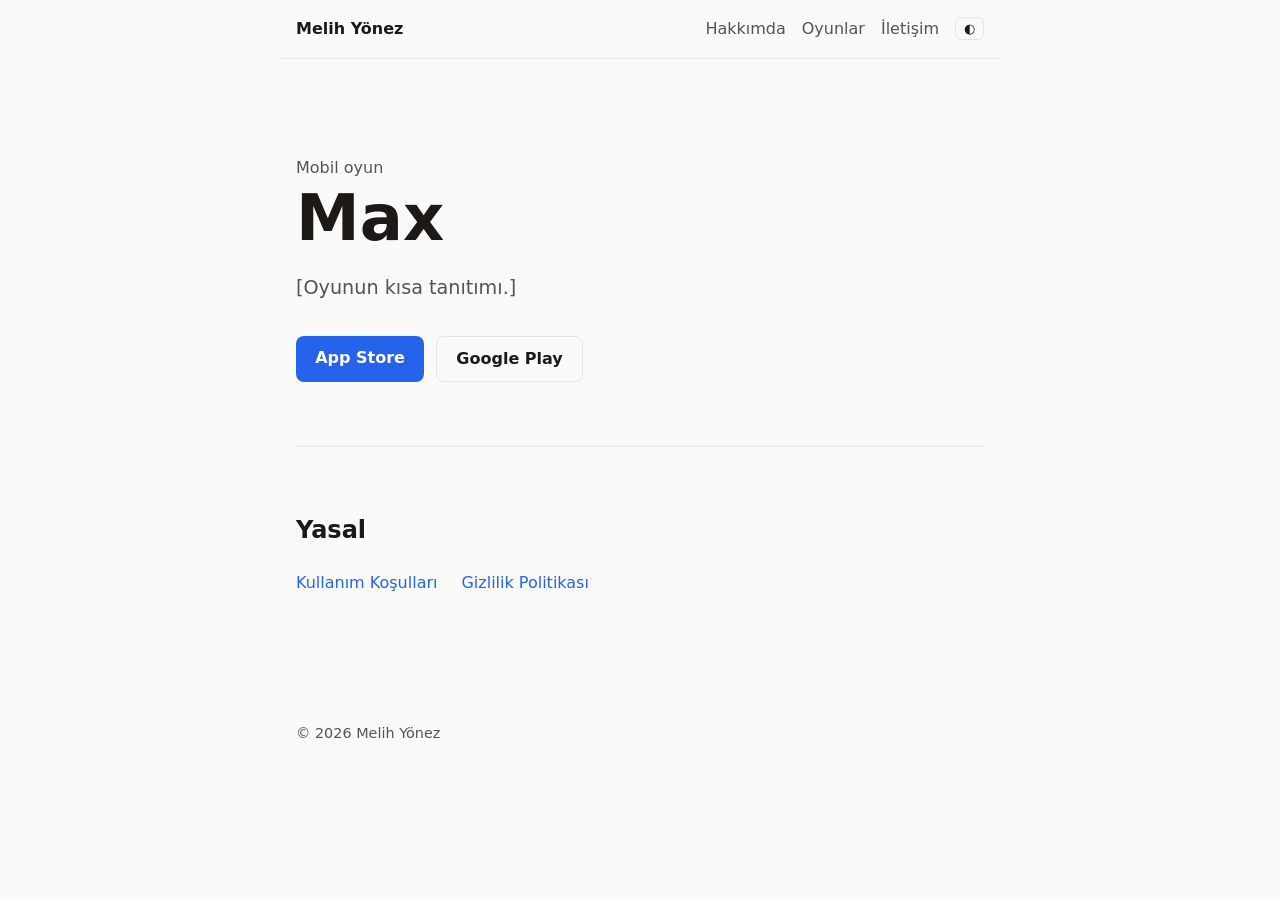
==== games/max/index.html @ 18858fbe "Kişisel web sitesinin ilk sürümü Co-Authored-By: Claude Opus 5.5 (1M context) <noreply@anthropic.com" ====
<!doctype html>
<html lang="tr">
<head>
  <meta charset="utf-8">
  <meta name="viewport" content="width=device-width, initial-scale=1">
  <title>Max · Melih Yönez</title>
  <meta name="description" content="Max, mobil oyun">
  <link rel="stylesheet" href="/assets/style.css">
</head>
<body>
  <header class="site-header">
    <a class="logo" href="/">Melih Yönez</a>
    <nav>
      <a href="/#hakkimda">Hakkımda</a>
      <a href="/#oyunlar">Oyunlar</a>
      <a href="/#iletisim">İletişim</a>
      <button id="theme-toggle" aria-label="Temayı değiştir">◐</button>
    </nav>
  </header>

  <main>
    <section class="hero">
      <p class="eyebrow">Mobil oyun</p>
      <h1>Max</h1>
      <p class="lead">[Oyunun kısa tanıtımı.]</p>
      <div class="actions">
        <!-- Mağaza linkleri hazır olunca doldur -->
        <a class="btn" href="#">App Store</a>
        <a class="btn btn-ghost" href="#">Google Play</a>
      </div>
    </section>

    <section>
      <h2>Yasal</h2>
      <ul class="links">
        <li><a href="/games/max/terms/">Kullanım Koşulları</a></li>
        <li><a href="/games/max/privacy/">Gizlilik Politikası</a></li>
      </ul>
    </section>
  </main>

  <footer class="site-footer">
    <p>© <span id="year"></span> Melih Yönez</p>
  </footer>

  <script src="/assets/main.js"></script>
</body>
</html>
---- assets/style.css ----
:root {
  --bg: #fafaf9;
  --text: #1c1917;
  --muted: #57534e;
  --accent: #2563eb;
  --border: #e7e5e4;
  --card: #ffffff;
  --max: 720px;
}

@media (prefers-color-scheme: dark) {
  :root:not([data-theme="light"]) {
    --bg: #0c0a09;
    --text: #f5f5f4;
    --muted: #a8a29e;
    --accent: #60a5fa;
    --border: #292524;
    --card: #1c1917;
  }
}

:root[data-theme="dark"] {
  --bg: #0c0a09;
  --text: #f5f5f4;
  --muted: #a8a29e;
  --accent: #60a5fa;
  --border: #292524;
  --card: #1c1917;
}

* { box-sizing: border-box; }

html { scroll-behavior: smooth; }

body {
  margin: 0;
  background: var(--bg);
  color: var(--text);
  font-family: system-ui, -apple-system, "Segoe UI", Roboto, sans-serif;
  line-height: 1.6;
}

a { color: var(--accent); text-decoration: none; }
a:hover { text-decoration: underline; }

.site-header {
  position: sticky;
  top: 0;
  display: flex;
  justify-content: space-between;
  align-items: center;
  max-width: var(--max);
  margin: 0 auto;
  padding: 1rem;
  background: var(--bg);
  border-bottom: 1px solid var(--border);
}

.logo { font-weight: 700; color: var(--text); }

nav { display: flex; gap: 1rem; align-items: center; }
nav a { color: var(--muted); }

#theme-toggle {
  background: none;
  border: 1px solid var(--border);
  color: var(--text);
  border-radius: 6px;
  padding: 0.2rem 0.5rem;
  cursor: pointer;
}

main { max-width: var(--max); margin: 0 auto; padding: 0 1rem; }

section { padding: 4rem 0; border-bottom: 1px solid var(--border); }
section:last-child { border-bottom: none; }

.hero { padding: 6rem 0 4rem; }
.eyebrow { color: var(--muted); margin: 0; }
h1 { font-size: clamp(2.5rem, 8vw, 4rem); margin: 0.2rem 0 1rem; line-height: 1.1; }
h2 { font-size: 1.5rem; margin-top: 0; }
.lead { font-size: 1.2rem; color: var(--muted); }

.actions { display: flex; gap: 0.75rem; flex-wrap: wrap; margin-top: 2rem; }
.btn {
  display: inline-block;
  padding: 0.6rem 1.2rem;
  border-radius: 8px;
  background: var(--accent);
  color: #fff;
  font-weight: 600;
}
.btn:hover { text-decoration: none; opacity: 0.9; }
.btn-ghost { background: transparent; color: var(--text); border: 1px solid var(--border); }

.tags, .links { list-style: none; padding: 0; display: flex; flex-wrap: wrap; gap: 0.5rem; }
.tags li {
  padding: 0.25rem 0.75rem;
  border: 1px solid var(--border);
  border-radius: 999px;
  font-size: 0.9rem;
  color: var(--muted);
}
.links { gap: 1.5rem; }

.grid { display: grid; grid-template-columns: repeat(auto-fill, minmax(220px, 1fr)); gap: 1rem; }
.card {
  background: var(--card);
  border: 1px solid var(--border);
  border-radius: 12px;
  padding: 1.25rem;
}
.card h3 { margin-top: 0; }

.site-footer {
  max-width: var(--max);
  margin: 0 auto;
  padding: 2rem 1rem;
  color: var(--muted);
  font-size: 0.9rem;
}

.legal { padding: 4rem 0; }
.legal h1 { font-size: 2.25rem; }
.legal h2 { margin-top: 2rem; }
.muted { color: var(--muted); }
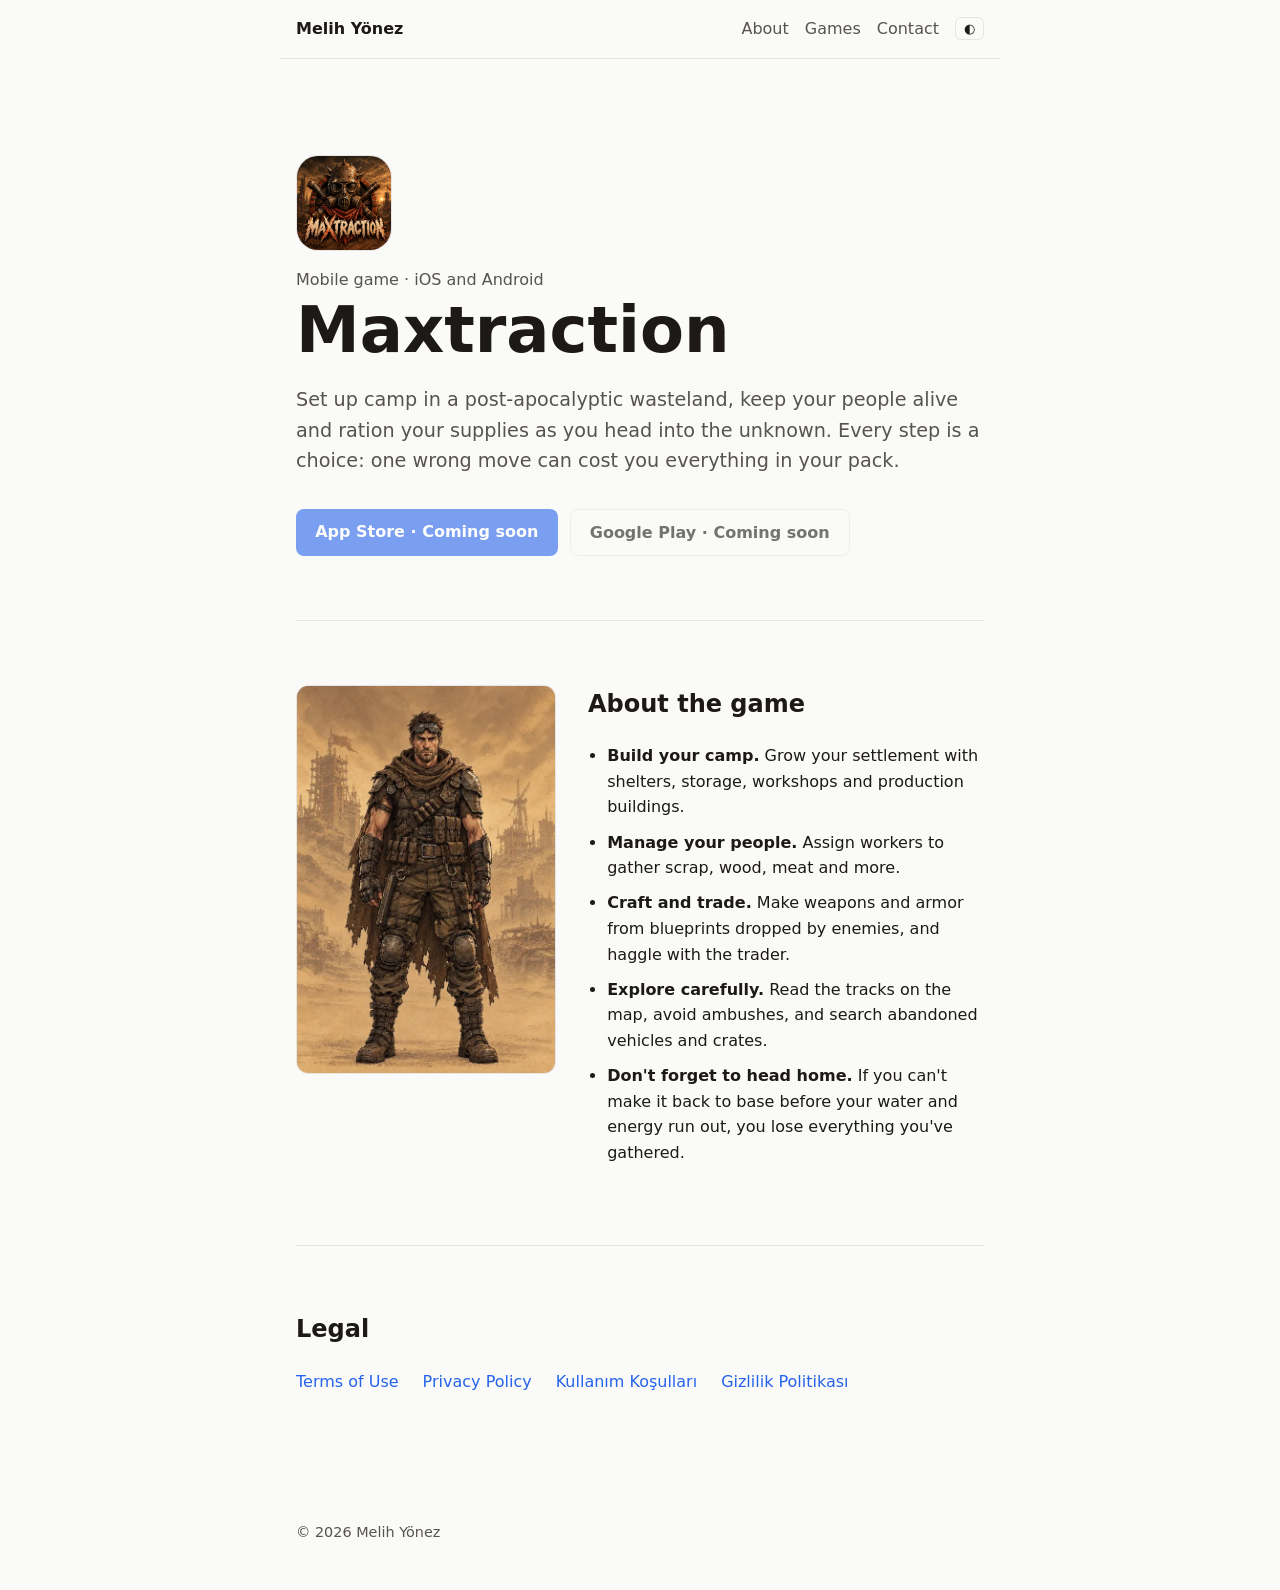
==== commit 3c4780d8: "Siteyi İngilizceye çevir, Maxtraction içeriğini ekle - Ana sayfa ve oyun sayfası İngilizce; bölüm li" ====
--- a/games/max/index.html
+++ b/games/max/index.html
@@ -1,40 +1,57 @@
 <!doctype html>
-<html lang="tr">
+<html lang="en">
 <head>
   <meta charset="utf-8">
   <meta name="viewport" content="width=device-width, initial-scale=1">
-  <title>Max · Melih Yönez</title>
-  <meta name="description" content="Max, mobil oyun">
+  <title>Maxtraction · Melih Yönez</title>
+  <meta name="description" content="Maxtraction: a mobile survival game set in a post-apocalyptic wasteland">
   <link rel="stylesheet" href="/assets/style.css">
 </head>
 <body>
   <header class="site-header">
     <a class="logo" href="/">Melih Yönez</a>
     <nav>
-      <a href="/#hakkimda">Hakkımda</a>
-      <a href="/#oyunlar">Oyunlar</a>
-      <a href="/#iletisim">İletişim</a>
-      <button id="theme-toggle" aria-label="Temayı değiştir">◐</button>
+      <a href="/#about">About</a>
+      <a href="/#games">Games</a>
+      <a href="/#contact">Contact</a>
+      <button id="theme-toggle" aria-label="Toggle theme">◐</button>
     </nav>
   </header>
 
   <main>
     <section class="hero">
-      <p class="eyebrow">Mobil oyun</p>
-      <h1>Max</h1>
-      <p class="lead">[Oyunun kısa tanıtımı.]</p>
+      <img class="game-icon game-icon-lg" src="/assets/games/max/icon.png" alt="Maxtraction icon" width="96" height="96">
+      <p class="eyebrow">Mobile game · iOS and Android</p>
+      <h1>Maxtraction</h1>
+      <p class="lead">Set up camp in a post-apocalyptic wasteland, keep your people alive and ration your supplies as you head into the unknown. Every step is a choice: one wrong move can cost you everything in your pack.</p>
       <div class="actions">
-        <!-- Mağaza linkleri hazır olunca doldur -->
-        <a class="btn" href="#">App Store</a>
-        <a class="btn btn-ghost" href="#">Google Play</a>
+        <!-- Mağaza linkleri hazır olunca span'leri <a class="btn" href="..."> ile değiştir -->
+        <span class="btn btn-soon" aria-disabled="true">App Store · Coming soon</span>
+        <span class="btn btn-ghost btn-soon" aria-disabled="true">Google Play · Coming soon</span>
+      </div>
+    </section>
+
+    <section class="game-about">
+      <img class="game-art" src="/assets/games/max/hero.webp" alt="Max, the game's main character" width="540" height="810" loading="lazy">
+      <div>
+        <h2>About the game</h2>
+        <ul class="feature-list">
+          <li><strong>Build your camp.</strong> Grow your settlement with shelters, storage, workshops and production buildings.</li>
+          <li><strong>Manage your people.</strong> Assign workers to gather scrap, wood, meat and more.</li>
+          <li><strong>Craft and trade.</strong> Make weapons and armor from blueprints dropped by enemies, and haggle with the trader.</li>
+          <li><strong>Explore carefully.</strong> Read the tracks on the map, avoid ambushes, and search abandoned vehicles and crates.</li>
+          <li><strong>Don't forget to head home.</strong> If you can't make it back to base before your water and energy run out, you lose everything you've gathered.</li>
+        </ul>
       </div>
     </section>
 
     <section>
-      <h2>Yasal</h2>
+      <h2>Legal</h2>
       <ul class="links">
-        <li><a href="/games/max/terms/">Kullanım Koşulları</a></li>
-        <li><a href="/games/max/privacy/">Gizlilik Politikası</a></li>
+        <li><a href="/games/max/terms/">Terms of Use</a></li>
+        <li><a href="/games/max/privacy/">Privacy Policy</a></li>
+        <li><a href="/games/max/terms/tr/" lang="tr">Kullanım Koşulları</a></li>
+        <li><a href="/games/max/privacy/tr/" lang="tr">Gizlilik Politikası</a></li>
       </ul>
     </section>
   </main>
--- a/assets/style.css
+++ b/assets/style.css
@@ -124,3 +124,17 @@
 .legal h1 { font-size: 2.25rem; }
 .legal h2 { margin-top: 2rem; }
 .muted { color: var(--muted); }
+
+.game-icon { display: block; border-radius: 14px; border: 1px solid var(--border); margin-bottom: 0.75rem; }
+.game-icon-lg { border-radius: 22px; margin-bottom: 1rem; }
+
+.btn-soon { opacity: 0.6; cursor: default; }
+.btn-soon:hover { opacity: 0.6; }
+
+.game-about { display: flex; flex-wrap: wrap; gap: 2rem; align-items: flex-start; }
+.game-about > div { flex: 1 1 320px; min-width: 0; }
+.game-art { flex: 0 1 260px; width: 260px; height: auto; border-radius: 12px; border: 1px solid var(--border); }
+.feature-list { padding-left: 1.2rem; }
+.feature-list li { margin-bottom: 0.6rem; }
+
+.lang-switch { margin: 0.5rem 0 0; font-size: 0.9rem; color: var(--muted); }
